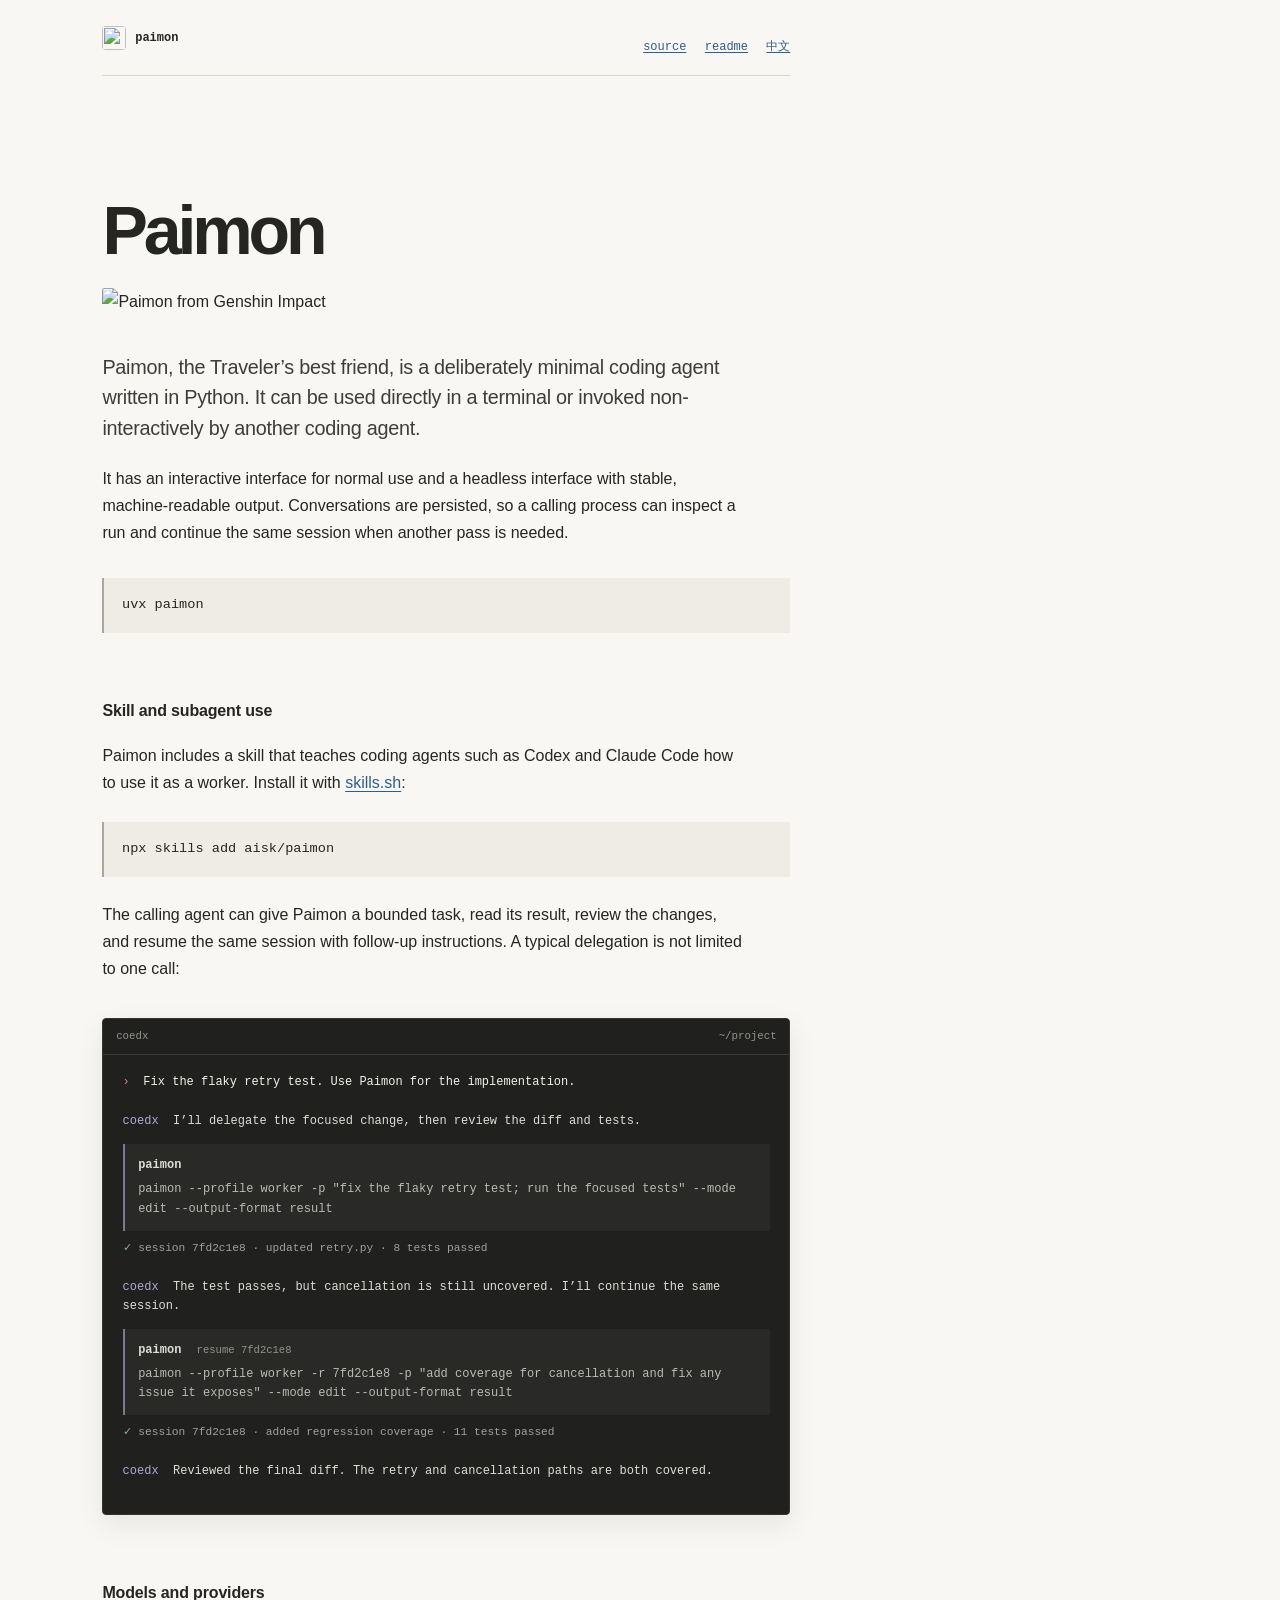
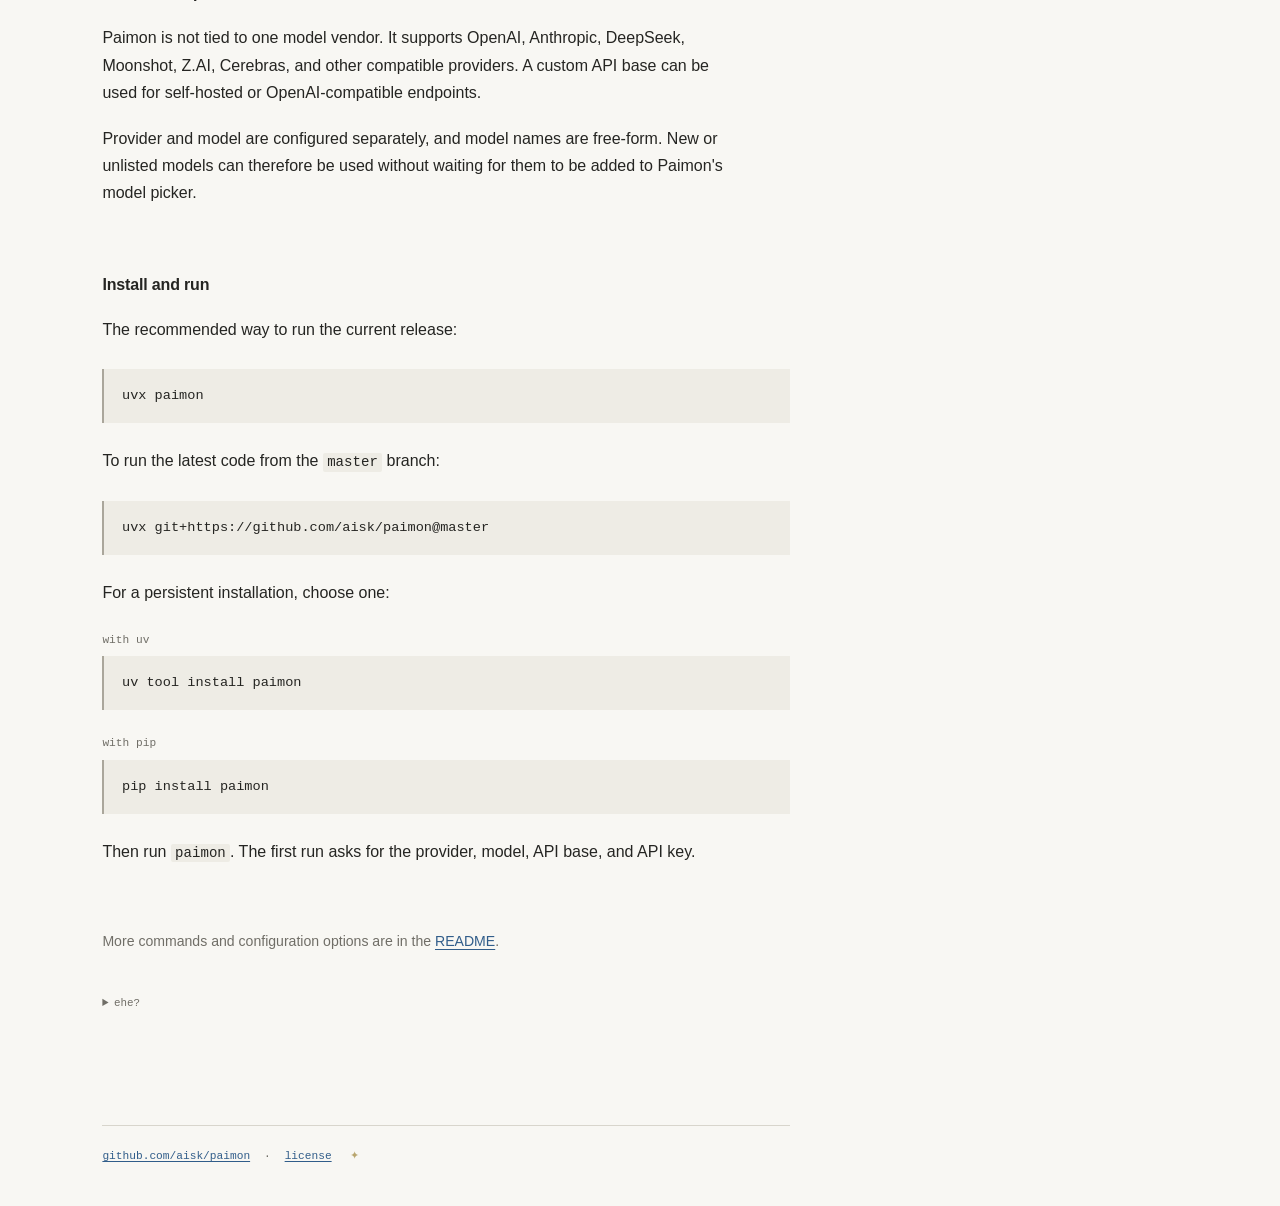
==== docs/index.html @ a374ed56 "Add GitHub Pages project site" ====
<!doctype html>
<html lang="en">
  <head>
    <meta charset="utf-8">
    <meta name="viewport" content="width=device-width, initial-scale=1">
    <meta name="description" content="Paimon is a coding agent that can be used directly or run as a subagent.">
    <meta name="theme-color" content="#f8f7f3">
    <meta property="og:title" content="Paimon">
    <meta property="og:description" content="A coding agent that can be used directly or run as a subagent.">
    <meta property="og:type" content="website">
    <title>Paimon</title>
    <link rel="canonical" href="https://aisk.github.io/paimon/">
    <link rel="icon" type="image/png" href="https://www.sakura.fm/cdn-cgi/image/width=128,height=128,format=webp,onerror=redirect,fit=cover/https://media.sakura.fm/image-E6VryMz.png">
    <link rel="stylesheet" href="./style.css">
  </head>
  <body>
    <header>
      <a class="site-name" href="./" title="Your best travel companion">
        <img class="site-logo" src="https://www.sakura.fm/cdn-cgi/image/width=128,height=128,format=webp,onerror=redirect,fit=cover/https://media.sakura.fm/image-E6VryMz.png" alt="" width="24" height="24">
        <span>paimon</span>
      </a>
      <nav aria-label="Project links">
        <a href="https://github.com/aisk/paimon">source</a>
        <a href="https://github.com/aisk/paimon#readme">readme</a>
        <a href="https://github.com/aisk/paimon/blob/master/README.zh-CN.md" lang="zh-CN">中文</a>
      </nav>
    </header>

    <main>
      <h1>Paimon</h1>

      <figure class="paimon-image">
        <img
          src="https://static0.dualshockersimages.com/wordpress/wp-content/uploads/2023/03/paimon-genshin-impact.jpg"
          alt="Paimon from Genshin Impact"
          title="Not emergency food."
        >
      </figure>

      <p class="lead">
        Paimon, the Traveler’s best friend, is a deliberately minimal coding agent written in
        Python. It can be used directly in a terminal or invoked non-interactively by another
        coding agent.
      </p>

      <p>
        It has an interactive interface for normal use and a headless interface with stable,
        machine-readable output. Conversations are persisted, so a calling process can inspect a
        run and continue the same session when another pass is needed.
      </p>

      <pre class="first-command" aria-label="Run Paimon"><code>uvx paimon</code></pre>

      <section aria-labelledby="skill">
        <h2 id="skill">Skill and subagent use</h2>
        <p>
          Paimon includes a skill that teaches coding agents such as Codex and Claude Code how to
          use it as a worker. Install it with <a href="https://skills.sh/">skills.sh</a>:
        </p>
        <pre><code>npx skills add aisk/paimon</code></pre>
        <p>
          The calling agent can give Paimon a bounded task, read its result, review the changes,
          and resume the same session with follow-up instructions. A typical delegation is not
          limited to one call:
        </p>

        <figure class="agent-terminal">
          <figcaption>Example: a calling agent delegates an implementation and follows up</figcaption>
          <div class="terminal-bar">
            <span>coedx</span>
            <span>~/project</span>
          </div>
          <div class="terminal-body">
            <p class="user-line"><span class="terminal-prompt">›</span> Fix the flaky retry test. Use Paimon for the implementation.</p>

            <p><span class="agent-name">coedx</span> I’ll delegate the focused change, then review the diff and tests.</p>

            <div class="tool-call">
              <p><span class="tool-name">paimon</span></p>
              <code>paimon --profile worker -p "fix the flaky retry test; run the focused tests" --mode edit --output-format result</code>
            </div>
            <p class="tool-result"><span>✓</span> session 7fd2c1e8 · updated retry.py · 8 tests passed</p>

            <p><span class="agent-name">coedx</span> The test passes, but cancellation is still uncovered. I’ll continue the same session.</p>

            <div class="tool-call">
              <p><span class="tool-name">paimon</span> <span class="resume-tag">resume 7fd2c1e8</span></p>
              <code>paimon --profile worker -r 7fd2c1e8 -p "add coverage for cancellation and fix any issue it exposes" --mode edit --output-format result</code>
            </div>
            <p class="tool-result"><span>✓</span> session 7fd2c1e8 · added regression coverage · 11 tests passed</p>

            <p><span class="agent-name">coedx</span> Reviewed the final diff. The retry and cancellation paths are both covered.</p>
          </div>
        </figure>
      </section>

      <section aria-labelledby="models">
        <h2 id="models">Models and providers</h2>
        <p>
          Paimon is not tied to one model vendor. It supports OpenAI, Anthropic, DeepSeek,
          Moonshot, Z.AI, Cerebras, and other compatible providers. A custom API base can be used
          for self-hosted or OpenAI-compatible endpoints.
        </p>
        <p>
          Provider and model are configured separately, and model names are free-form. New or
          unlisted models can therefore be used without waiting for them to be added to Paimon's
          model picker.
        </p>
      </section>

      <section aria-labelledby="install">
        <h2 id="install">Install and run</h2>
        <p>The recommended way to run the current release:</p>
        <pre><code>uvx paimon</code></pre>
        <p>To run the latest code from the <code>master</code> branch:</p>
        <pre><code>uvx git+https://github.com/aisk/paimon@master</code></pre>
        <p>For a persistent installation, choose one:</p>
        <div class="install-option">
          <span>with uv</span>
          <pre><code>uv tool install paimon</code></pre>
        </div>
        <div class="install-option">
          <span>with pip</span>
          <pre><code>pip install paimon</code></pre>
        </div>
        <p>
          Then run <code>paimon</code>. The first run asks for the provider, model, API base, and
          API key.
        </p>
      </section>

      <p class="more">More commands and configuration options are in the <a href="https://github.com/aisk/paimon#readme">README</a>.</p>

      <details class="easter-egg">
        <summary>ehe?</summary>
        <code>uvx paimon --ehe</code>
      </details>
    </main>

    <footer>
      <a href="https://github.com/aisk/paimon">github.com/aisk/paimon</a>
      <span aria-hidden="true">·</span>
      <a href="https://github.com/aisk/paimon/blob/master/LICENSE">license</a>
      <span class="paimon-star" title="A tiny bit of Mora." aria-label="A tiny bit of Mora">✦</span>
    </footer>
  </body>
</html>
---- docs/style.css ----
:root {
  color-scheme: light;
  --background: #f8f7f3;
  --text: #252522;
  --muted: #706e67;
  --rule: #d8d5cc;
  --code-background: #eeece5;
  --link: #315d8a;
  --page-left: clamp(2rem, 8vw, 8rem);
  --page-right: 1.5rem;
  --sans: -apple-system, BlinkMacSystemFont, "Segoe UI", Helvetica, Arial, sans-serif;
  --mono: "SFMono-Regular", Consolas, "Liberation Mono", Menlo, monospace;
}

* {
  box-sizing: border-box;
}

body {
  margin: 0;
  color: var(--text);
  background: var(--background);
  font-family: var(--sans);
  font-size: 1rem;
  line-height: 1.7;
  -webkit-font-smoothing: antialiased;
  text-rendering: optimizeLegibility;
}

header,
main,
footer {
  width: min(43rem, calc(100% - var(--page-left) - var(--page-right)));
  margin-left: var(--page-left);
}

header {
  display: flex;
  align-items: baseline;
  justify-content: space-between;
  padding-block: 1.65rem 1.1rem;
  border-bottom: 1px solid var(--rule);
  font-family: var(--mono);
  font-size: 0.75rem;
}

.site-name {
  display: inline-flex;
  align-items: center;
  gap: 0.55rem;
  color: var(--text);
  font-weight: 700;
  text-decoration: none;
}

.site-logo {
  display: block;
  width: 1.5rem;
  height: 1.5rem;
  border-radius: 4px;
}

nav {
  display: flex;
  gap: 1.15rem;
}

a {
  color: var(--link);
  text-decoration-thickness: 1px;
  text-underline-offset: 0.18em;
}

a:hover,
a:focus-visible {
  color: var(--text);
}

main {
  padding-block: clamp(4.5rem, 10vw, 7.5rem) 7rem;
}

h1 {
  margin: 0 0 1.5rem;
  font-size: clamp(3rem, 8vw, 4.25rem);
  font-weight: 650;
  letter-spacing: -0.06em;
  line-height: 1;
}

.paimon-image {
  width: 100%;
  margin: 0 0 2.25rem;
}

.paimon-image img {
  display: block;
  width: 100%;
  height: auto;
  border-radius: 2px;
}

p {
  max-width: 40rem;
  margin: 0 0 1.2rem;
}

.lead {
  margin-bottom: 1.3rem;
  color: #3e3d39;
  font-size: 1.24rem;
  line-height: 1.55;
  letter-spacing: -0.014em;
}

section {
  margin-top: 4rem;
}

h2 {
  margin: 0 0 1.15rem;
  font-size: 1rem;
  font-weight: 650;
  letter-spacing: -0.01em;
}

pre {
  margin: 1.6rem 0 1.5rem;
  padding: 1rem 1.1rem;
  overflow-x: auto;
  background: var(--code-background);
  border-left: 2px solid #aaa69b;
  font-family: var(--mono);
  font-size: 0.85rem;
  line-height: 1.65;
}

code {
  font-family: inherit;
}

.first-command {
  margin-top: 2rem;
}

p code {
  padding: 0.08em 0.3em;
  background: var(--code-background);
  border-radius: 2px;
  font-family: var(--mono);
  font-size: 0.88em;
}

.agent-terminal {
  margin: 2.25rem 0 0;
  color: #dddcd7;
  background: #20211f;
  border: 1px solid #343532;
  border-radius: 4px;
  box-shadow: 0 10px 28px rgb(31 31 29 / 8%);
  font-family: var(--mono);
  font-size: 0.75rem;
  line-height: 1.6;
}

.agent-terminal figcaption {
  position: absolute;
  width: 1px;
  height: 1px;
  padding: 0;
  overflow: hidden;
  clip: rect(0, 0, 0, 0);
  white-space: nowrap;
  border: 0;
}

.terminal-bar {
  display: flex;
  justify-content: space-between;
  padding: 0.55rem 0.8rem;
  color: #92938d;
  border-bottom: 1px solid #3a3b37;
  font-size: 0.67rem;
}

.terminal-body {
  padding: 1.15rem 1.2rem 1.3rem;
}

.terminal-body p {
  max-width: none;
  margin-bottom: 0.75rem;
}

.terminal-body .user-line {
  margin-bottom: 1.25rem;
  color: #f0efe9;
}

.terminal-prompt {
  margin-right: 0.4rem;
  color: #d58b70;
}

.agent-name {
  margin-right: 0.45rem;
  color: #b0a9d4;
}

.tool-call {
  margin: 0.8rem 0 0.55rem;
  padding: 0.75rem 0.85rem;
  background: #292a27;
  border-left: 2px solid #7c7992;
}

.tool-call p {
  margin-bottom: 0.3rem;
}

.tool-call code {
  display: block;
  color: #bab9b3;
  overflow-wrap: anywhere;
}

.tool-name {
  color: #dddcd7;
  font-weight: 700;
}

.resume-tag {
  margin-left: 0.5rem;
  color: #92938d;
  font-size: 0.66rem;
}

.terminal-body .tool-result {
  margin-bottom: 1.25rem;
  color: #9fa19b;
  font-size: 0.7rem;
}

.tool-result span {
  color: #7fb28e;
}

.more {
  max-width: 39rem;
  margin-top: 4rem;
  color: var(--muted);
  font-size: 0.88rem;
}

.install-option {
  margin-block: 1.5rem;
}

.install-option > span {
  display: block;
  margin-bottom: 0.4rem;
  color: var(--muted);
  font-family: var(--mono);
  font-size: 0.7rem;
}

.install-option pre {
  margin: 0;
}

.easter-egg {
  width: max-content;
  margin-top: 2.5rem;
  color: var(--muted);
  font-family: var(--mono);
  font-size: 0.68rem;
}

.easter-egg summary {
  cursor: pointer;
  user-select: none;
}

.easter-egg code {
  display: block;
  margin-top: 0.45rem;
  padding-left: 1rem;
  color: var(--text);
}

footer {
  padding-block: 1.35rem 2.5rem;
  border-top: 1px solid var(--rule);
  color: var(--muted);
  font-family: var(--mono);
  font-size: 0.7rem;
}

footer span {
  margin-inline: 0.45rem;
}

.paimon-star {
  margin-left: 0.75rem;
  color: #b9a66f;
  cursor: help;
}

::selection {
  background: #d9e2ea;
}

@media (max-width: 34rem) {
  :root {
    --page-left: 1rem;
    --page-right: 1rem;
  }

  header,
  main,
  footer {
    width: calc(100% - var(--page-left) - var(--page-right));
  }

  header {
    align-items: flex-start;
  }

  nav {
    gap: 0.85rem;
  }

  main {
    padding-block: 4rem 5rem;
  }

  section {
    margin-top: 3.5rem;
  }

  pre {
    margin-inline: -0.2rem;
    padding: 0.9rem 0.8rem;
    font-size: 0.76rem;
  }

  .agent-terminal {
    margin-inline: -0.2rem;
    font-size: 0.68rem;
  }

  .terminal-body {
    padding: 1rem 0.85rem 1.1rem;
  }
}
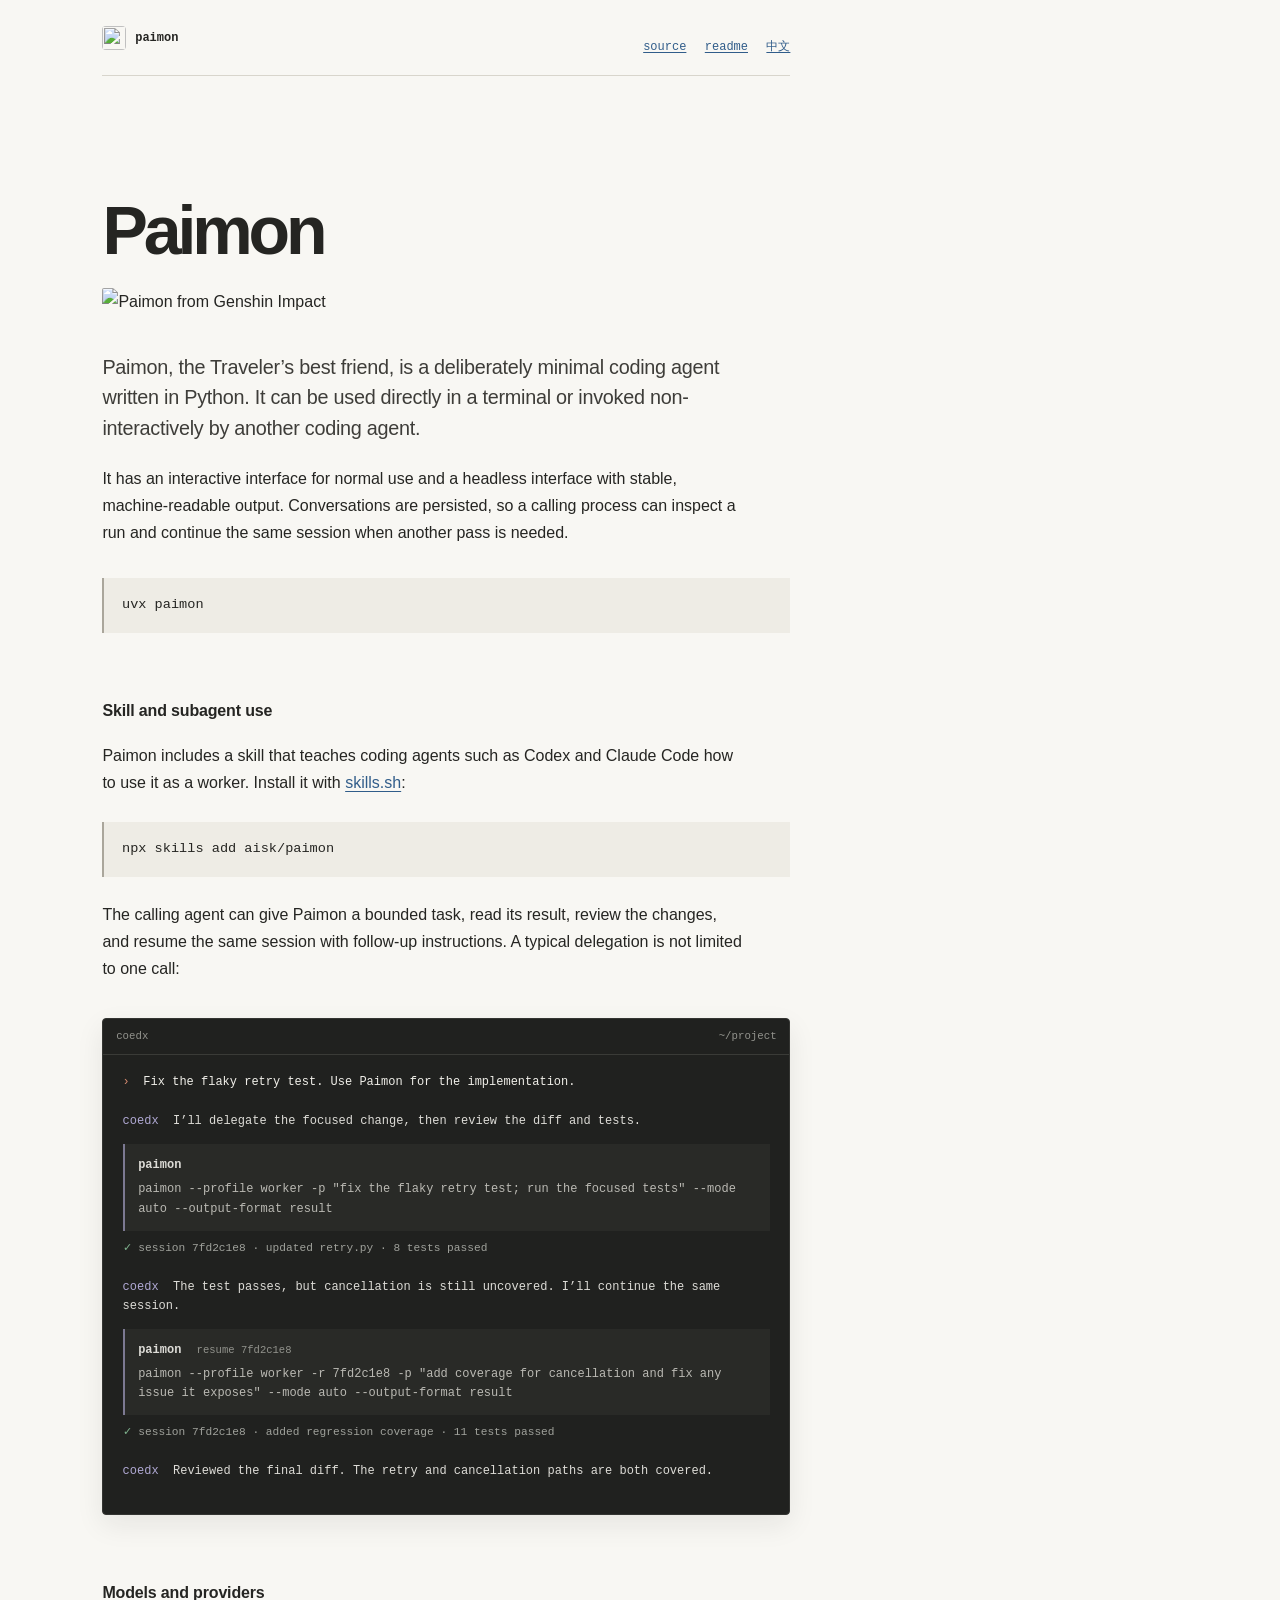
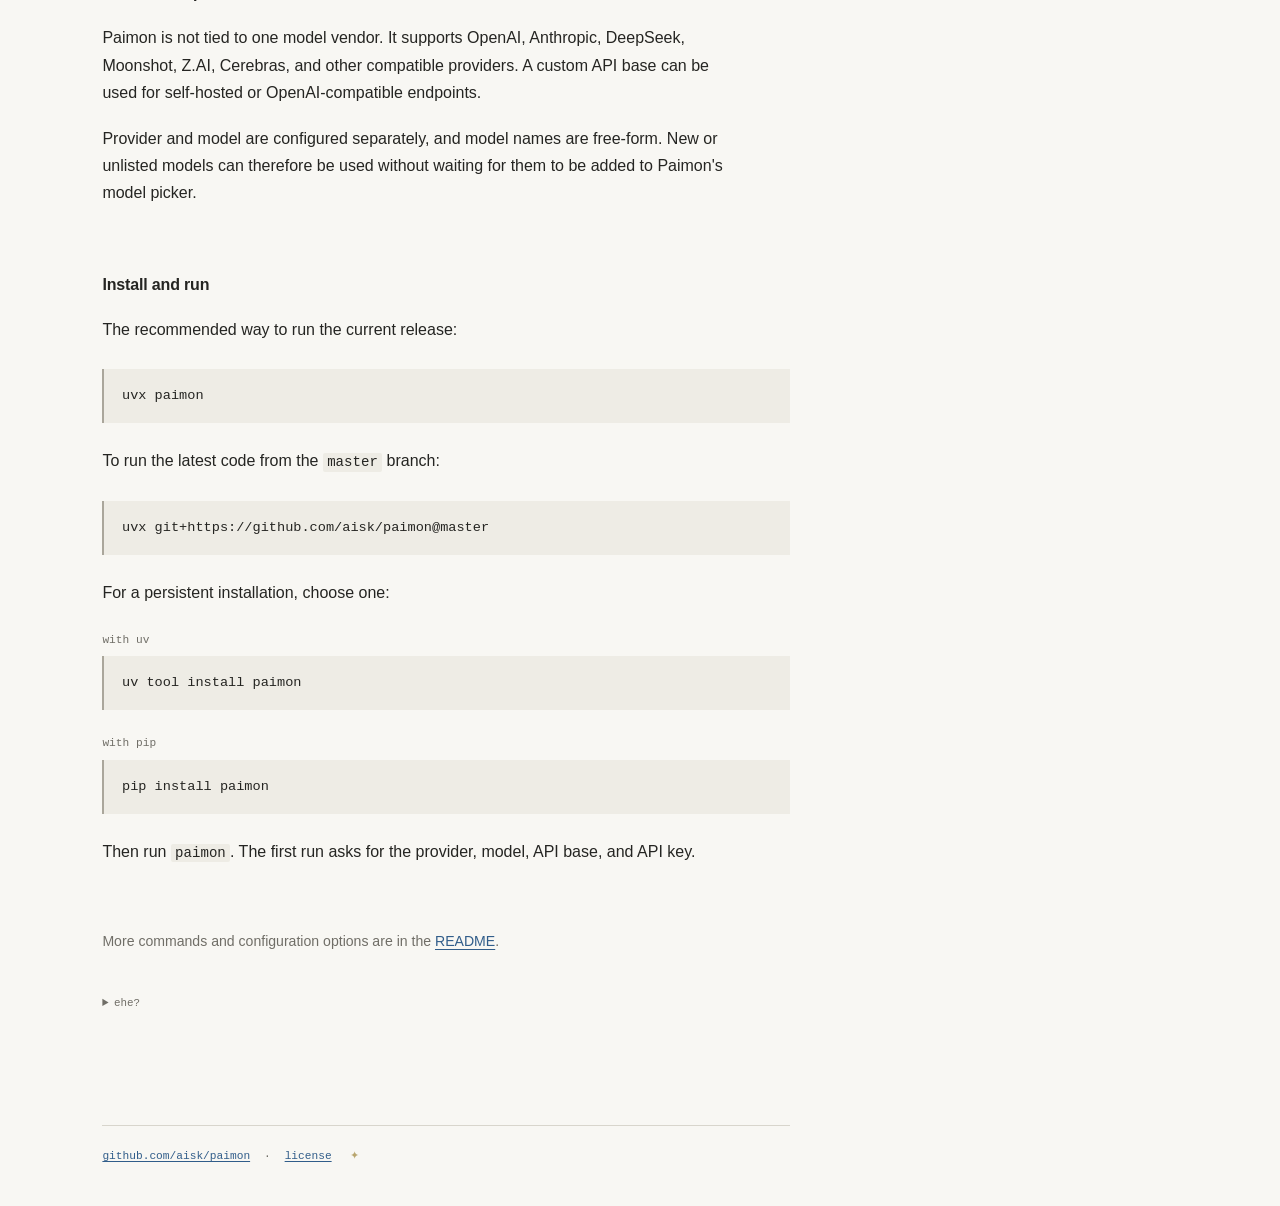
==== commit 93e9d3e6: "♻️ Replace the edit mode with auto, where a reviewer model approves held calls" ====
--- a/docs/index.html
+++ b/docs/index.html
@@ -77,7 +77,7 @@
 
             <div class="tool-call">
               <p><span class="tool-name">paimon</span></p>
-              <code>paimon --profile worker -p "fix the flaky retry test; run the focused tests" --mode edit --output-format result</code>
+              <code>paimon --profile worker -p "fix the flaky retry test; run the focused tests" --mode auto --output-format result</code>
             </div>
             <p class="tool-result"><span>✓</span> session 7fd2c1e8 · updated retry.py · 8 tests passed</p>
 
@@ -85,7 +85,7 @@
 
             <div class="tool-call">
               <p><span class="tool-name">paimon</span> <span class="resume-tag">resume 7fd2c1e8</span></p>
-              <code>paimon --profile worker -r 7fd2c1e8 -p "add coverage for cancellation and fix any issue it exposes" --mode edit --output-format result</code>
+              <code>paimon --profile worker -r 7fd2c1e8 -p "add coverage for cancellation and fix any issue it exposes" --mode auto --output-format result</code>
             </div>
             <p class="tool-result"><span>✓</span> session 7fd2c1e8 · added regression coverage · 11 tests passed</p>
 
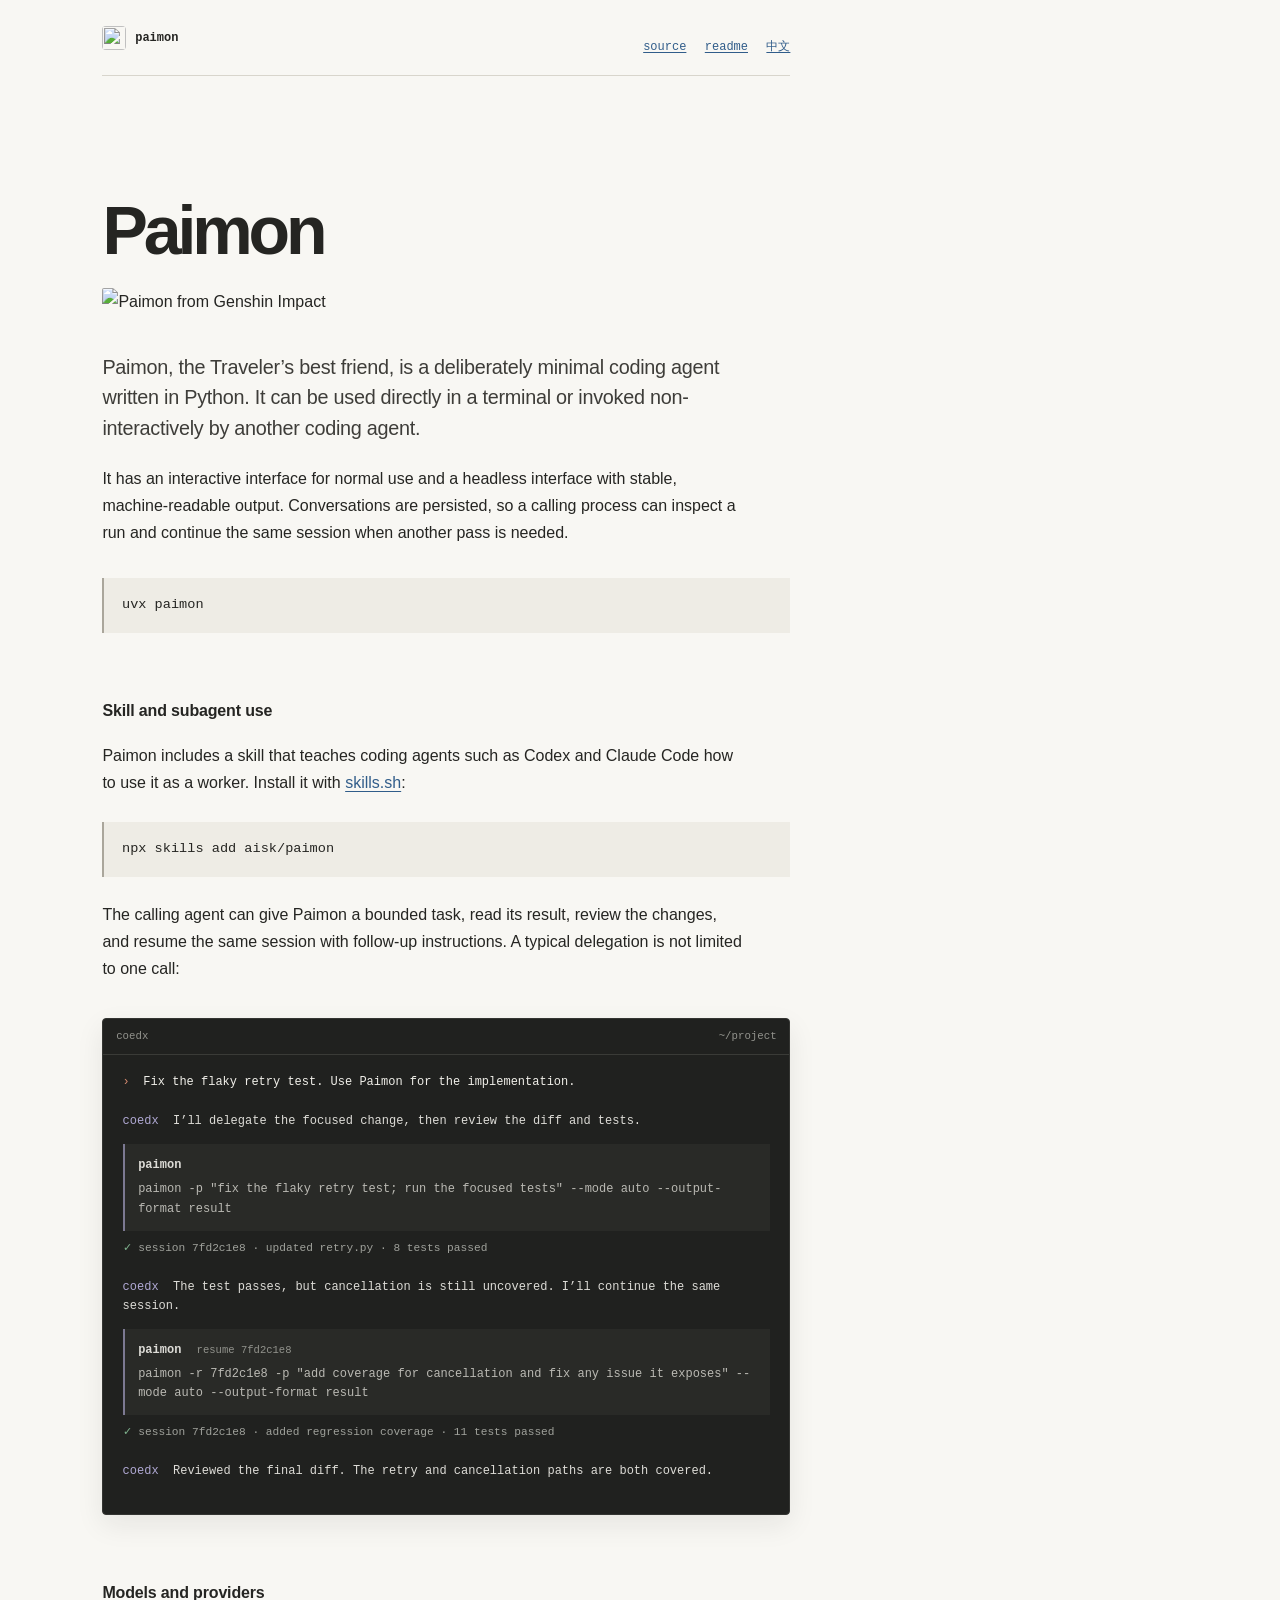
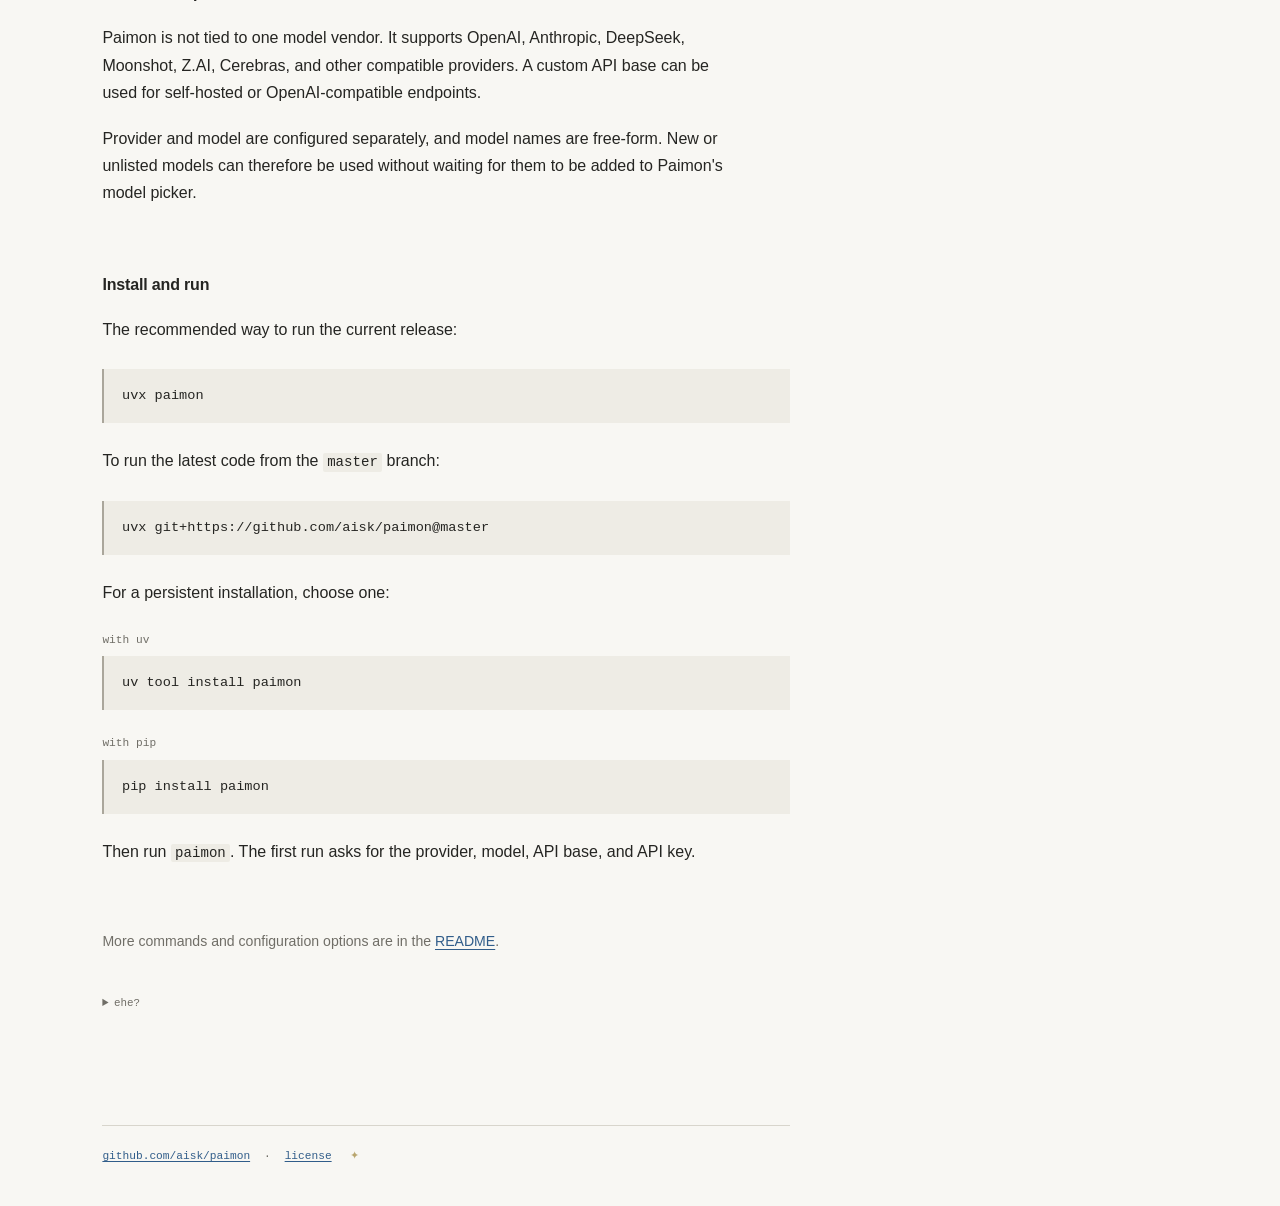
==== commit 0d55dbe6: "🔥 Remove profiles" ====
--- a/docs/index.html
+++ b/docs/index.html
@@ -77,7 +77,7 @@
 
             <div class="tool-call">
               <p><span class="tool-name">paimon</span></p>
-              <code>paimon --profile worker -p "fix the flaky retry test; run the focused tests" --mode auto --output-format result</code>
+              <code>paimon -p "fix the flaky retry test; run the focused tests" --mode auto --output-format result</code>
             </div>
             <p class="tool-result"><span>✓</span> session 7fd2c1e8 · updated retry.py · 8 tests passed</p>
 
@@ -85,7 +85,7 @@
 
             <div class="tool-call">
               <p><span class="tool-name">paimon</span> <span class="resume-tag">resume 7fd2c1e8</span></p>
-              <code>paimon --profile worker -r 7fd2c1e8 -p "add coverage for cancellation and fix any issue it exposes" --mode auto --output-format result</code>
+              <code>paimon -r 7fd2c1e8 -p "add coverage for cancellation and fix any issue it exposes" --mode auto --output-format result</code>
             </div>
             <p class="tool-result"><span>✓</span> session 7fd2c1e8 · added regression coverage · 11 tests passed</p>
 
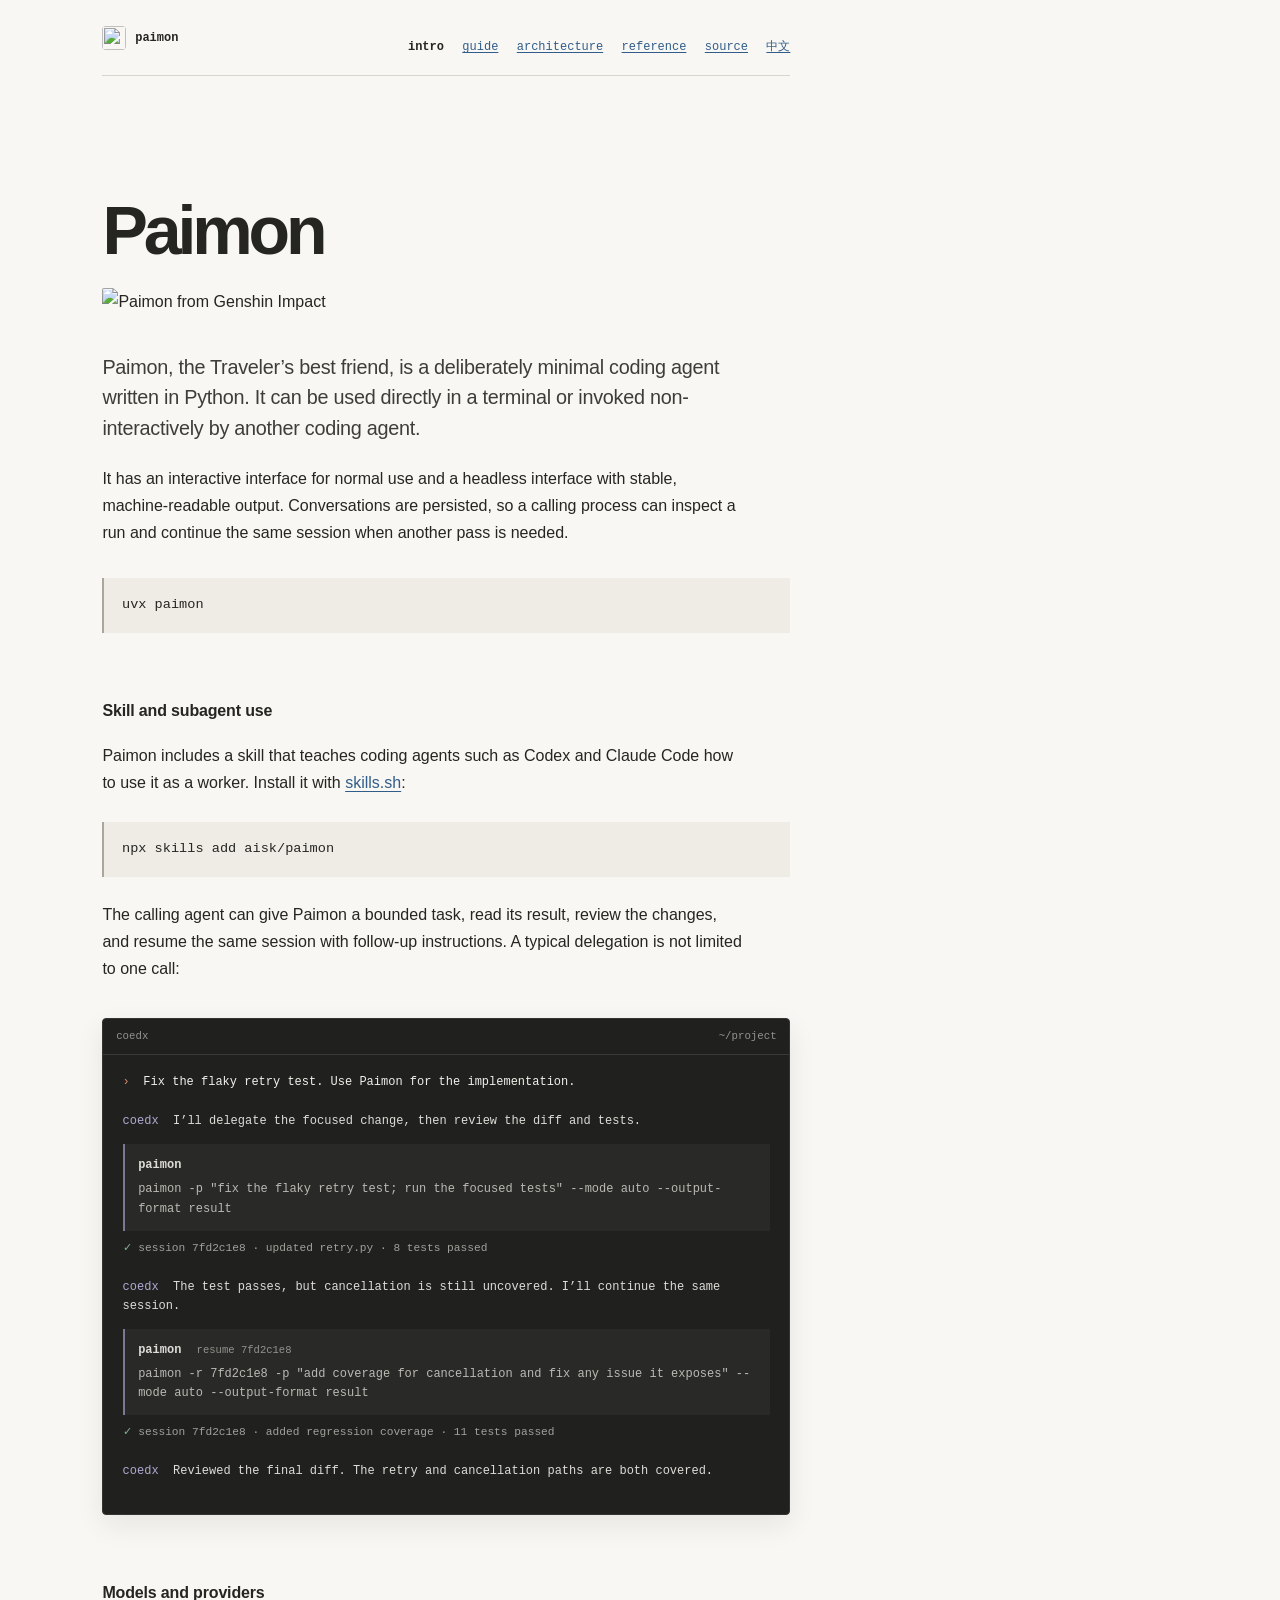
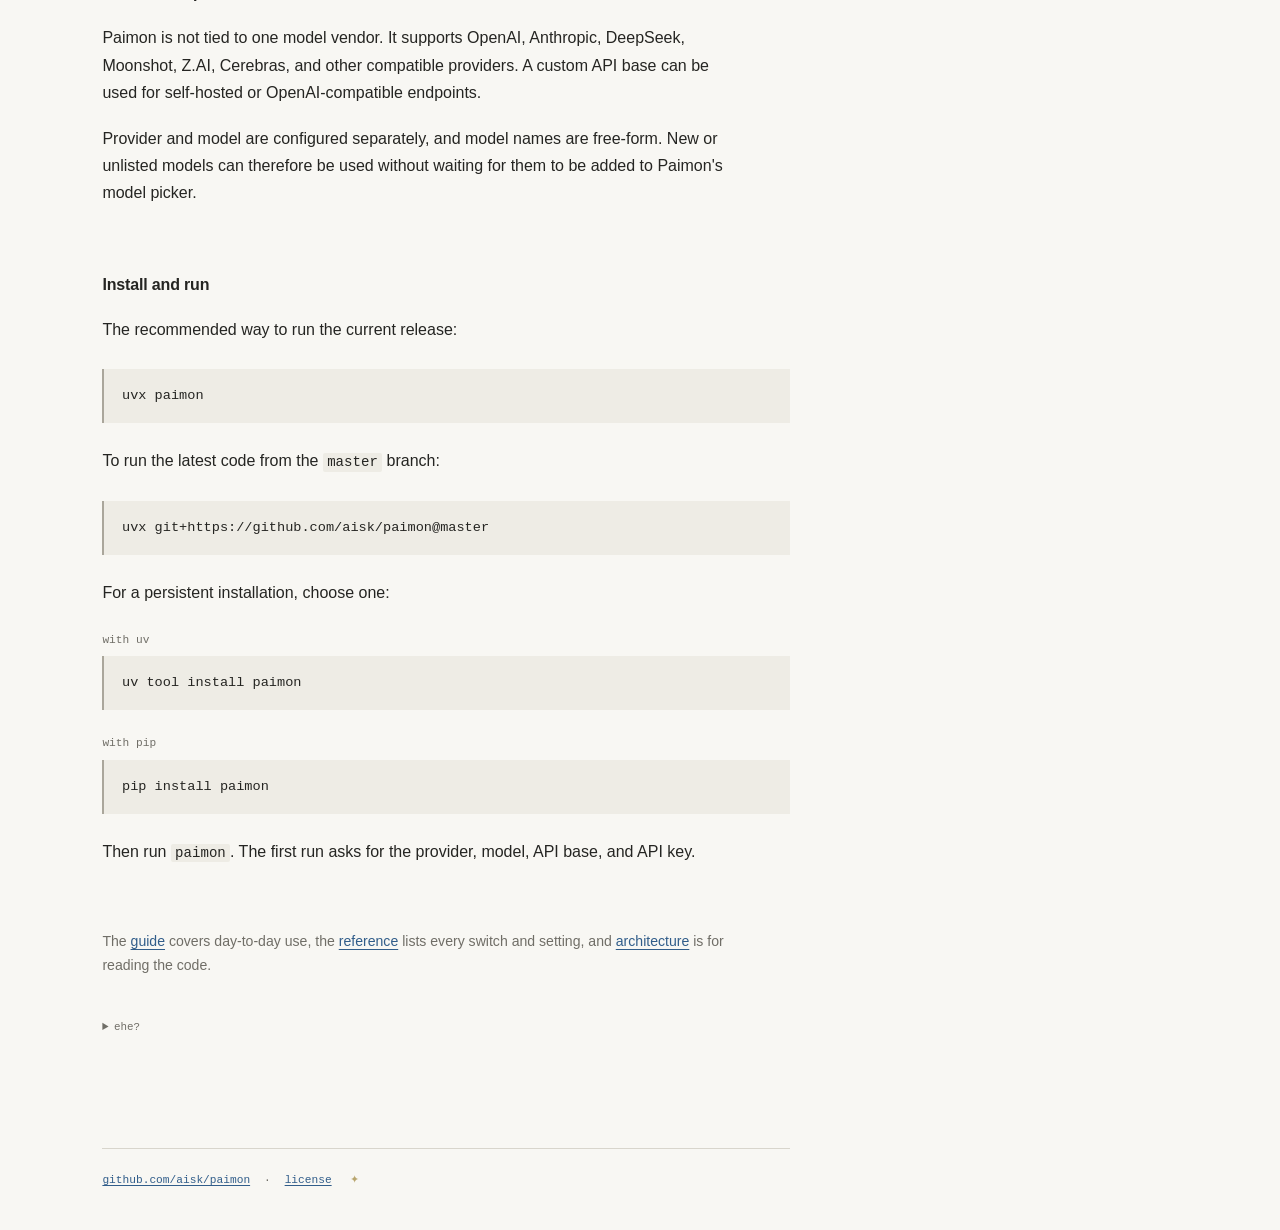
==== commit 4f22ed76: "📝 Keep the README to installing and first use, and move the rest into a guide, a reference and an ar" ====
--- a/docs/index.html
+++ b/docs/index.html
@@ -19,9 +19,12 @@
         <img class="site-logo" src="https://www.sakura.fm/cdn-cgi/image/width=128,height=128,format=webp,onerror=redirect,fit=cover/https://media.sakura.fm/image-E6VryMz.png" alt="" width="24" height="24">
         <span>paimon</span>
       </a>
-      <nav aria-label="Project links">
+      <nav aria-label="Site">
+        <a href="./" aria-current="page">intro</a>
+        <a href="./guide.html">guide</a>
+        <a href="./architecture.html">architecture</a>
+        <a href="./reference.html">reference</a>
         <a href="https://github.com/aisk/paimon">source</a>
-        <a href="https://github.com/aisk/paimon#readme">readme</a>
         <a href="https://github.com/aisk/paimon/blob/master/README.zh-CN.md" lang="zh-CN">中文</a>
       </nav>
     </header>
@@ -129,7 +132,11 @@
         </p>
       </section>
 
-      <p class="more">More commands and configuration options are in the <a href="https://github.com/aisk/paimon#readme">README</a>.</p>
+      <p class="more">
+        The <a href="./guide.html">guide</a> covers day-to-day use, the
+        <a href="./reference.html">reference</a> lists every switch and setting, and
+        <a href="./architecture.html">architecture</a> is for reading the code.
+      </p>
 
       <details class="easter-egg">
         <summary>ehe?</summary>
--- a/docs/style.css
+++ b/docs/style.css
@@ -62,7 +62,15 @@
 
 nav {
   display: flex;
-  gap: 1.15rem;
+  flex-wrap: wrap;
+  justify-content: flex-end;
+  gap: 0.35rem 1.15rem;
+}
+
+nav a[aria-current="page"] {
+  color: var(--text);
+  font-weight: 700;
+  text-decoration: none;
 }
 
 a {
@@ -306,6 +314,99 @@
   cursor: help;
 }
 
+/* The pages under the first one: a guide, the architecture, the reference. */
+
+.page-title {
+  font-size: clamp(2.1rem, 6vw, 2.9rem);
+  letter-spacing: -0.045em;
+}
+
+.toc {
+  margin: 2rem 0 0;
+  padding: 0;
+  color: var(--muted);
+  font-family: var(--mono);
+  font-size: 0.75rem;
+  list-style: none;
+  columns: 2;
+}
+
+.toc li {
+  margin-bottom: 0.3rem;
+}
+
+h3 {
+  margin: 2.2rem 0 0.8rem;
+  font-size: 0.92rem;
+  font-weight: 650;
+}
+
+ul,
+ol {
+  max-width: 40rem;
+  margin: 0 0 1.2rem;
+  padding-left: 1.2rem;
+}
+
+li {
+  margin-bottom: 0.35rem;
+}
+
+li code,
+td code {
+  padding: 0.08em 0.3em;
+  background: var(--code-background);
+  border-radius: 2px;
+  font-family: var(--mono);
+  font-size: 0.88em;
+}
+
+.table-wrap {
+  margin: 1.4rem 0 1.6rem;
+  overflow-x: auto;
+}
+
+table {
+  width: 100%;
+  border-collapse: collapse;
+  font-size: 0.9rem;
+  line-height: 1.5;
+}
+
+th,
+td {
+  padding: 0.5rem 1rem 0.5rem 0;
+  border-bottom: 1px solid var(--rule);
+  text-align: left;
+  vertical-align: top;
+}
+
+th {
+  color: var(--muted);
+  font-family: var(--mono);
+  font-size: 0.7rem;
+  font-weight: 400;
+}
+
+td:first-child {
+  white-space: nowrap;
+}
+
+.note {
+  padding-left: 1rem;
+  border-left: 2px solid #b9a66f;
+  color: #3e3d39;
+}
+
+.diagram {
+  margin: 1.6rem 0;
+  padding: 0;
+  overflow-x: auto;
+  background: none;
+  border: 0;
+  font-size: 0.75rem;
+}
+
 ::selection {
   background: #d9e2ea;
 }
@@ -327,7 +428,15 @@
   }
 
   nav {
-    gap: 0.85rem;
+    gap: 0.3rem 0.85rem;
+  }
+
+  .toc {
+    columns: 1;
+  }
+
+  td:first-child {
+    white-space: normal;
   }
 
   main {
